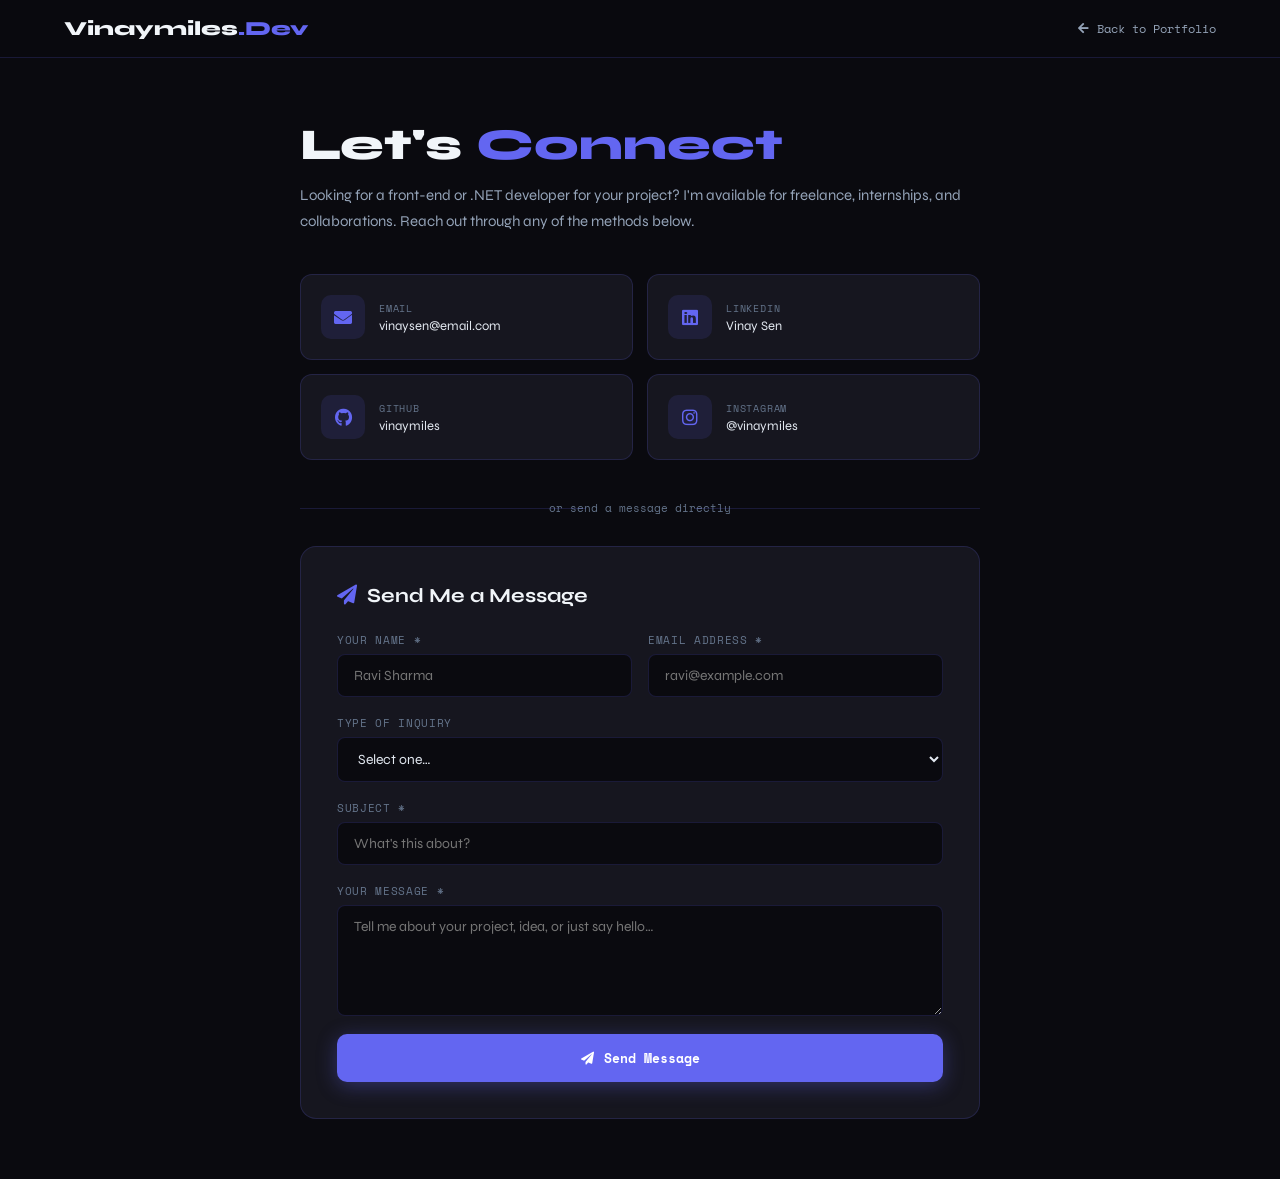
==== Chat/index.html @ 1047c4a0 "updated with resume and skills" ====
<!DOCTYPE html>
<html lang="en">
<head>
  <meta charset="UTF-8" />
  <title>Chat with Vinay — Vinaymiles.Dev</title>
  <link rel="stylesheet" href="style.css" />
  <link rel="stylesheet" href="https://cdnjs.cloudflare.com/ajax/libs/font-awesome/5.15.2/css/all.min.css" />
  <link href="https://fonts.googleapis.com/css2?family=Space+Mono:wght@400;700&family=Syne:wght@400;600;700;800&display=swap" rel="stylesheet">
  <meta name="viewport" content="width=device-width, initial-scale=1.0" />

</head>
<body>
  <div class="top-bar">
    <div class="logo">Vinaymiles<span>.Dev</span></div>
    <a href="../index.html" class="back-btn"><i class="fas fa-arrow-left"></i> Back to Portfolio</a>
  </div>

  <div class="chat-page">
    <h1>Let's <span>Connect</span></h1>
    <p class="subtitle">
      Looking for a front-end or .NET developer for your project? I'm available for freelance,
      internships, and collaborations. Reach out through any of the methods below.
    </p>

    <div class="contact-methods">
      <a href="mailto:vinaysen@email.com" class="method-card">
        <div class="method-icon"><i class="fas fa-envelope"></i></div>
        <div class="method-text">
          <span class="method-label">Email</span>
          <span class="method-value">vinaysen@email.com</span>
        </div>
      </a>
      <a href="https://linkedin.com/in/vinay-sen" target="_blank" class="method-card">
        <div class="method-icon"><i class="fab fa-linkedin"></i></div>
        <div class="method-text">
          <span class="method-label">LinkedIn</span>
          <span class="method-value">Vinay Sen</span>
        </div>
      </a>
      <a href="https://github.com/vinaymiles" target="_blank" class="method-card">
        <div class="method-icon"><i class="fab fa-github"></i></div>
        <div class="method-text">
          <span class="method-label">GitHub</span>
          <span class="method-value">vinaymiles</span>
        </div>
      </a>
      <a href="https://instagram.com" target="_blank" class="method-card">
        <div class="method-icon"><i class="fab fa-instagram"></i></div>
        <div class="method-text">
          <span class="method-label">Instagram</span>
          <span class="method-value">@vinaymiles</span>
        </div>
      </a>
    </div>

    <div class="divider">or send a message directly</div>

    <div class="form-card">
      <h2><i class="fas fa-paper-plane" style="color:var(--accent);margin-right:10px"></i>Send Me a Message</h2>
      <form id="chatForm">
        <div class="form-row">
          <div class="form-group">
            <label for="fname">Your Name *</label>
            <input type="text" id="fname" placeholder="Ravi Sharma" required />
          </div>
          <div class="form-group">
            <label for="femail">Email Address *</label>
            <input type="email" id="femail" placeholder="ravi@example.com" required />
          </div>
        </div>
        <div class="form-group">
          <label for="ftype">Type of Inquiry</label>
          <select id="ftype">
            <option value="">Select one…</option>
            <option value="freelance">Freelance Project</option>
            <option value="collab">Collaboration / Team Project</option>
            <option value="internship">Internship Opportunity</option>
            <option value="opensource">Open Source</option>
            <option value="other">Just Saying Hi 👋</option>
          </select>
        </div>
        <div class="form-group">
          <label for="fsubject">Subject *</label>
          <input type="text" id="fsubject" placeholder="What's this about?" required />
        </div>
        <div class="form-group">
          <label for="fmsg">Your Message *</label>
          <textarea id="fmsg" rows="5" placeholder="Tell me about your project, idea, or just say hello…" required></textarea>
        </div>
        <button type="submit" class="submit-btn" id="submitBtn">
          <i class="fas fa-paper-plane"></i> Send Message
        </button>
        <div class="success-banner" id="successBanner">
          <i class="fas fa-check-circle"></i>
          Your message has been sent! I'll reply within 24 hours.
        </div>
      </form>
    </div>
  </div>


   <script src="script.js"></script>


</body>
</html>
---- Chat/style.css ----
:root {
      --bg: #0a0a0f; --bg2: #111118; --surface: #16161f; --surface2: #1e1e2a;
      --border: rgba(99,102,241,0.18); --accent: #6366f1; --accent2: #818cf8;
      --accent-glow: rgba(99,102,241,0.35); --text: #e2e8f0; --text-muted: #94a3b8;
      --text-dim: #64748b; --heading: #f1f5f9; --green: #10b981;
    }
    * { margin:0; padding:0; box-sizing:border-box; text-decoration:none; }
    body { background:var(--bg); color:var(--text); font-family:'Syne',sans-serif; min-height:100vh; }

    .top-bar {
      background: rgba(10,10,15,0.92);
      backdrop-filter: blur(16px);
      border-bottom: 1px solid var(--border);
      padding: 16px 5%;
      display: flex;
      align-items: center;
      justify-content: space-between;
    }
    .top-bar .logo { font-weight:800; font-size:20px; color:var(--heading); }
    .top-bar .logo span { color:var(--accent); }
    .back-btn {
      display:flex; align-items:center; gap:8px;
      font-family:'Space Mono',monospace; font-size:12px;
      color:var(--text-muted); transition:color 0.3s;
    }
    .back-btn:hover { color:var(--accent); }

    .chat-page {
      max-width: 720px;
      margin: 60px auto;
      padding: 0 20px;
    }
    h1 { font-size: clamp(28px,5vw,44px); font-weight:800; color:var(--heading); margin-bottom:12px; }
    h1 span { color:var(--accent); }
    .subtitle { color:var(--text-muted); margin-bottom:40px; font-size:15px; line-height:1.7; }

    .contact-methods {
      display: grid;
      grid-template-columns: 1fr 1fr;
      gap: 14px;
      margin-bottom: 40px;
    }
    .method-card {
      background: var(--surface);
      border: 1px solid var(--border);
      border-radius: 12px;
      padding: 20px;
      display: flex;
      align-items: center;
      gap: 14px;
      transition: all 0.3s;
      cursor: pointer;
    }
    .method-card:hover { border-color:var(--accent); transform:translateY(-2px); box-shadow:0 8px 30px rgba(99,102,241,0.15); }
    .method-icon {
      width:44px; height:44px;
      background:rgba(99,102,241,0.12); border-radius:10px;
      display:flex; align-items:center; justify-content:center;
      color:var(--accent); font-size:18px; flex-shrink:0;
    }
    .method-text { display:flex; flex-direction:column; gap:2px; }
    .method-label { font-family:'Space Mono',monospace; font-size:10px; color:var(--text-dim); text-transform:uppercase; letter-spacing:0.08em; }
    .method-value { font-size:13px; color:var(--text); }

    .divider {
      text-align:center; margin:30px 0; position:relative;
      font-family:'Space Mono',monospace; font-size:11px; color:var(--text-dim);
    }
    .divider::before, .divider::after {
      content:''; position:absolute; top:50%; width:42%; height:1px;
      background:var(--border);
    }
    .divider::before { left:0; } .divider::after { right:0; }

    .form-card {
      background: var(--surface);
      border: 1px solid var(--border);
      border-radius: 16px;
      padding: 36px;
    }
    .form-card h2 { font-size:20px; font-weight:700; color:var(--heading); margin-bottom:24px; }
    .form-row { display:grid; grid-template-columns:1fr 1fr; gap:16px; }
    .form-group { display:flex; flex-direction:column; gap:6px; margin-bottom:18px; }
    .form-group label {
      font-family:'Space Mono',monospace; font-size:11px;
      color:var(--text-dim); letter-spacing:0.06em; text-transform:uppercase;
    }
    .form-group input, .form-group textarea, .form-group select {
      background:var(--bg); border:1px solid var(--border); border-radius:8px;
      padding:12px 16px; color:var(--text); font-family:'Syne',sans-serif;
      font-size:14px; transition:all 0.3s; outline:none; resize:vertical;
    }
    .form-group input:focus, .form-group textarea:focus, .form-group select:focus {
      border-color:var(--accent); box-shadow:0 0 0 3px rgba(99,102,241,0.2);
    }
    .form-group select option { background:var(--bg2); }

    .submit-btn {
      width:100%; padding:14px; background:var(--accent);
      color:#fff; border:none; border-radius:10px;
      font-family:'Space Mono',monospace; font-size:13px; font-weight:700;
      cursor:pointer; transition:all 0.3s;
      display:flex; align-items:center; justify-content:center; gap:10px;
      box-shadow:0 4px 20px rgba(99,102,241,0.35);
    }
    .submit-btn:hover { background:var(--accent2); transform:translateY(-2px); }
    .submit-btn:disabled { opacity:0.6; cursor:not-allowed; transform:none; }

    .success-banner {
      display:none; margin-top:20px;
      background:rgba(16,185,129,0.1); border:1px solid rgba(16,185,129,0.25);
      color:#10b981; padding:16px 20px; border-radius:10px;
      font-size:14px; align-items:center; gap:10px;
    }
    .success-banner.show { display:flex; }

    @media(max-width:600px) {
      .contact-methods { grid-template-columns:1fr; }
      .form-row { grid-template-columns:1fr; }
      .form-card { padding:24px; }
    }
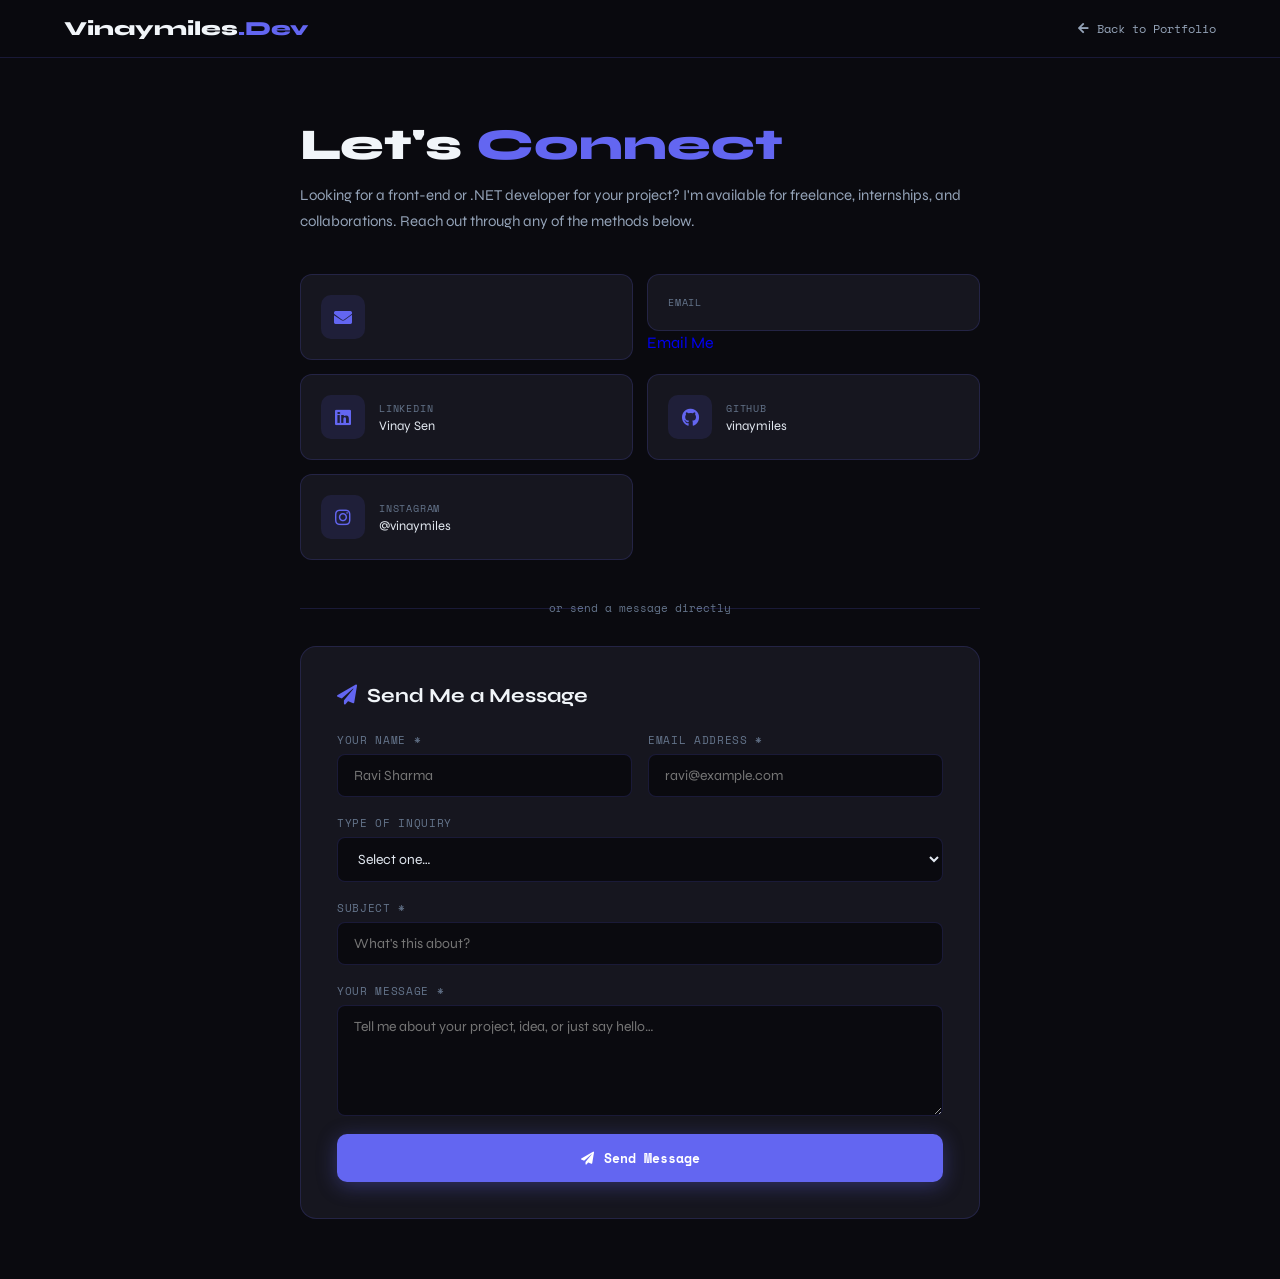
==== commit 6afef575: "Resolve the Chat Mail Issue" ====
--- a/Chat/index.html
+++ b/Chat/index.html
@@ -27,7 +27,7 @@
         <div class="method-icon"><i class="fas fa-envelope"></i></div>
         <div class="method-text">
           <span class="method-label">Email</span>
-          <span class="method-value">vinaysen@email.com</span>
+         <a href="mailto:vinayak77206@gmail.com">Email Me</a>
         </div>
       </a>
       <a href="https://linkedin.com/in/vinay-sen" target="_blank" class="method-card">
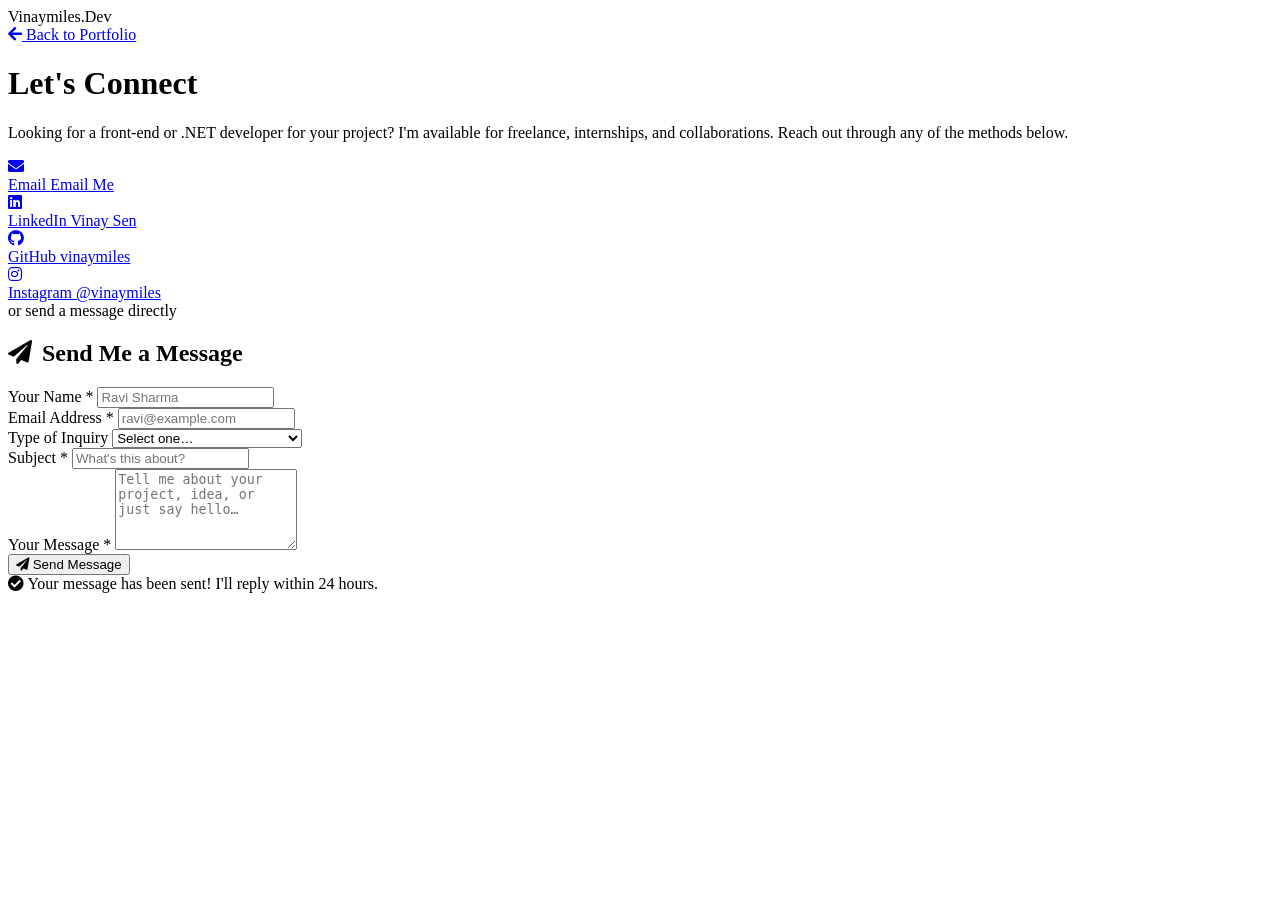
==== commit 46ab6c76: "Minor Changes" ====
--- a/Chat/index.html
+++ b/Chat/index.html
@@ -3,7 +3,7 @@
 <head>
   <meta charset="UTF-8" />
   <title>Chat with Vinay — Vinaymiles.Dev</title>
-  <link rel="stylesheet" href="style.css" />
+  
   <link rel="stylesheet" href="https://cdnjs.cloudflare.com/ajax/libs/font-awesome/5.15.2/css/all.min.css" />
   <link href="https://fonts.googleapis.com/css2?family=Space+Mono:wght@400;700&family=Syne:wght@400;600;700;800&display=swap" rel="stylesheet">
   <meta name="viewport" content="width=device-width, initial-scale=1.0" />
@@ -23,11 +23,11 @@
     </p>
 
     <div class="contact-methods">
-      <a href="mailto:vinaysen@email.com" class="method-card">
+      <a href="mailto:vinayak77206@gmail.com" class="method-card">
         <div class="method-icon"><i class="fas fa-envelope"></i></div>
         <div class="method-text">
           <span class="method-label">Email</span>
-         <a href="mailto:vinayak77206@gmail.com">Email Me</a>
+          <span class="method-value">Email Me</span>
         </div>
       </a>
       <a href="https://linkedin.com/in/vinay-sen" target="_blank" class="method-card">
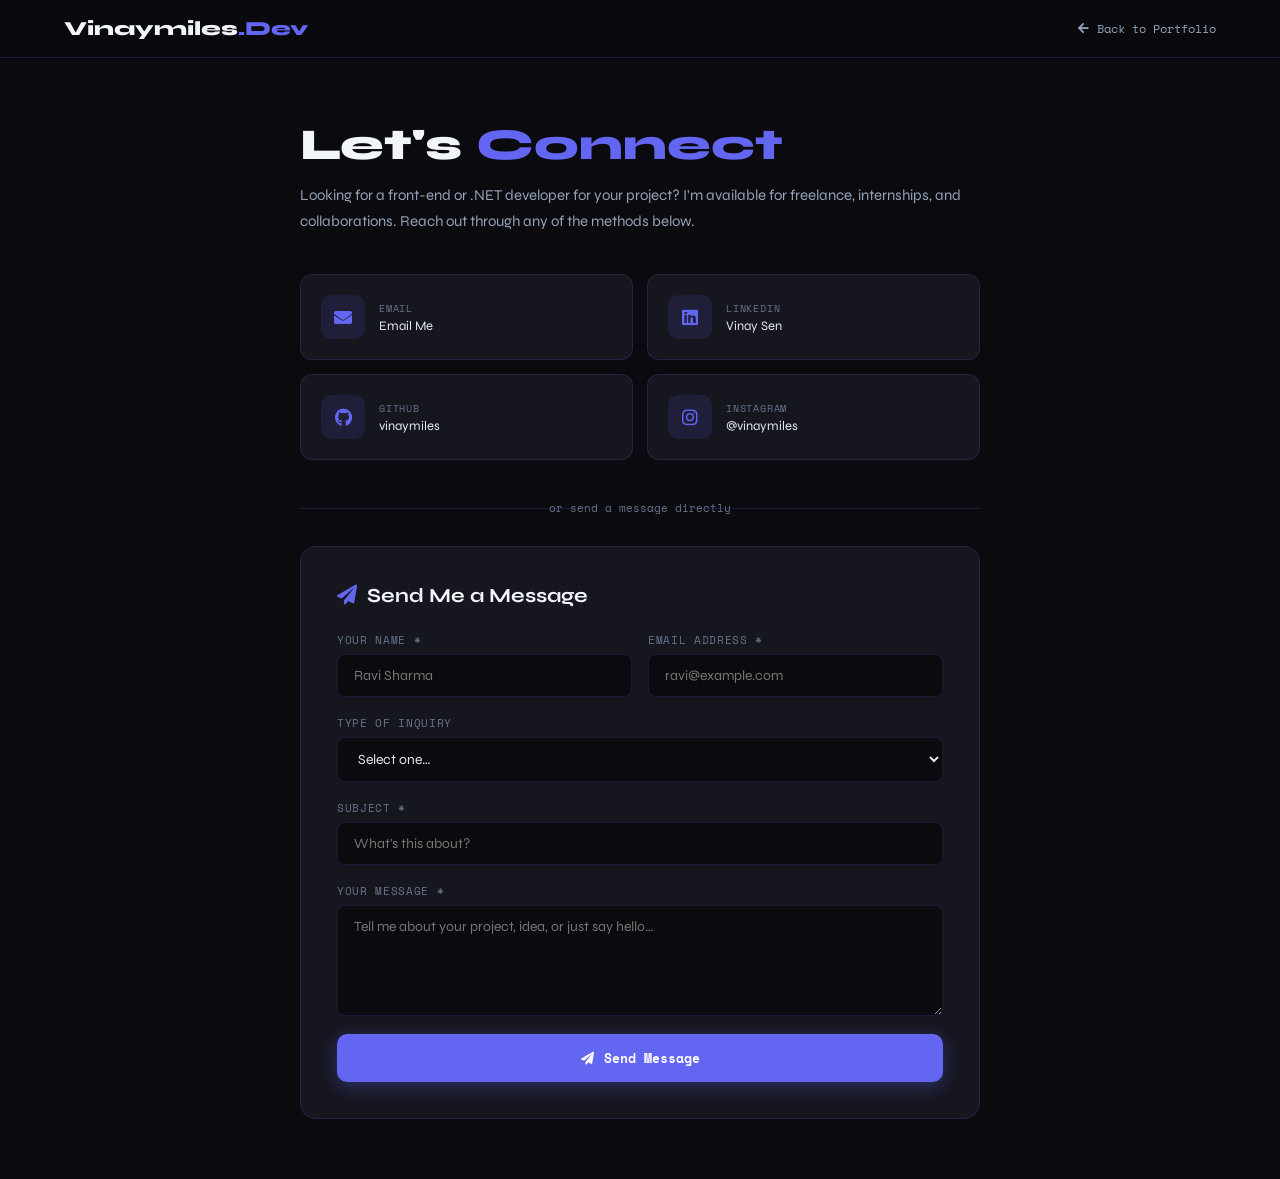
==== commit dc8920d1: "Added updated Resume" ====
--- a/Chat/index.html
+++ b/Chat/index.html
@@ -3,7 +3,7 @@
 <head>
   <meta charset="UTF-8" />
   <title>Chat with Vinay — Vinaymiles.Dev</title>
-  
+  <link rel="stylesheet" href="style.css" />
   <link rel="stylesheet" href="https://cdnjs.cloudflare.com/ajax/libs/font-awesome/5.15.2/css/all.min.css" />
   <link href="https://fonts.googleapis.com/css2?family=Space+Mono:wght@400;700&family=Syne:wght@400;600;700;800&display=swap" rel="stylesheet">
   <meta name="viewport" content="width=device-width, initial-scale=1.0" />
--- a/Chat/style.css
+++ b/Chat/style.css
@@ -0,0 +1,121 @@
+:root {
+      --bg: #0a0a0f; --bg2: #111118; --surface: #16161f; --surface2: #1e1e2a;
+      --border: rgba(99,102,241,0.18); --accent: #6366f1; --accent2: #818cf8;
+      --accent-glow: rgba(99,102,241,0.35); --text: #e2e8f0; --text-muted: #94a3b8;
+      --text-dim: #64748b; --heading: #f1f5f9; --green: #10b981;
+    }
+    * { margin:0; padding:0; box-sizing:border-box; text-decoration:none; }
+    body { background:var(--bg); color:var(--text); font-family:'Syne',sans-serif; min-height:100vh; }
+
+    .top-bar {
+      background: rgba(10,10,15,0.92);
+      backdrop-filter: blur(16px);
+      border-bottom: 1px solid var(--border);
+      padding: 16px 5%;
+      display: flex;
+      align-items: center;
+      justify-content: space-between;
+    }
+    .top-bar .logo { font-weight:800; font-size:20px; color:var(--heading); }
+    .top-bar .logo span { color:var(--accent); }
+    .back-btn {
+      display:flex; align-items:center; gap:8px;
+      font-family:'Space Mono',monospace; font-size:12px;
+      color:var(--text-muted); transition:color 0.3s;
+    }
+    .back-btn:hover { color:var(--accent); }
+
+    .chat-page {
+      max-width: 720px;
+      margin: 60px auto;
+      padding: 0 20px;
+    }
+    h1 { font-size: clamp(28px,5vw,44px); font-weight:800; color:var(--heading); margin-bottom:12px; }
+    h1 span { color:var(--accent); }
+    .subtitle { color:var(--text-muted); margin-bottom:40px; font-size:15px; line-height:1.7; }
+
+    .contact-methods {
+      display: grid;
+      grid-template-columns: 1fr 1fr;
+      gap: 14px;
+      margin-bottom: 40px;
+    }
+    .method-card {
+      background: var(--surface);
+      border: 1px solid var(--border);
+      border-radius: 12px;
+      padding: 20px;
+      display: flex;
+      align-items: center;
+      gap: 14px;
+      transition: all 0.3s;
+      cursor: pointer;
+    }
+    .method-card:hover { border-color:var(--accent); transform:translateY(-2px); box-shadow:0 8px 30px rgba(99,102,241,0.15); }
+    .method-icon {
+      width:44px; height:44px;
+      background:rgba(99,102,241,0.12); border-radius:10px;
+      display:flex; align-items:center; justify-content:center;
+      color:var(--accent); font-size:18px; flex-shrink:0;
+    }
+    .method-text { display:flex; flex-direction:column; gap:2px; }
+    .method-label { font-family:'Space Mono',monospace; font-size:10px; color:var(--text-dim); text-transform:uppercase; letter-spacing:0.08em; }
+    .method-value { font-size:13px; color:var(--text); }
+
+    .divider {
+      text-align:center; margin:30px 0; position:relative;
+      font-family:'Space Mono',monospace; font-size:11px; color:var(--text-dim);
+    }
+    .divider::before, .divider::after {
+      content:''; position:absolute; top:50%; width:42%; height:1px;
+      background:var(--border);
+    }
+    .divider::before { left:0; } .divider::after { right:0; }
+
+    .form-card {
+      background: var(--surface);
+      border: 1px solid var(--border);
+      border-radius: 16px;
+      padding: 36px;
+    }
+    .form-card h2 { font-size:20px; font-weight:700; color:var(--heading); margin-bottom:24px; }
+    .form-row { display:grid; grid-template-columns:1fr 1fr; gap:16px; }
+    .form-group { display:flex; flex-direction:column; gap:6px; margin-bottom:18px; }
+    .form-group label {
+      font-family:'Space Mono',monospace; font-size:11px;
+      color:var(--text-dim); letter-spacing:0.06em; text-transform:uppercase;
+    }
+    .form-group input, .form-group textarea, .form-group select {
+      background:var(--bg); border:1px solid var(--border); border-radius:8px;
+      padding:12px 16px; color:var(--text); font-family:'Syne',sans-serif;
+      font-size:14px; transition:all 0.3s; outline:none; resize:vertical;
+    }
+    .form-group input:focus, .form-group textarea:focus, .form-group select:focus {
+      border-color:var(--accent); box-shadow:0 0 0 3px rgba(99,102,241,0.2);
+    }
+    .form-group select option { background:var(--bg2); }
+
+    .submit-btn {
+      width:100%; padding:14px; background:var(--accent);
+      color:#fff; border:none; border-radius:10px;
+      font-family:'Space Mono',monospace; font-size:13px; font-weight:700;
+      cursor:pointer; transition:all 0.3s;
+      display:flex; align-items:center; justify-content:center; gap:10px;
+      box-shadow:0 4px 20px rgba(99,102,241,0.35);
+    }
+    .submit-btn:hover { background:var(--accent2); transform:translateY(-2px); }
+    .submit-btn:disabled { opacity:0.6; cursor:not-allowed; transform:none; }
+
+    .success-banner {
+      display:none; margin-top:20px;
+      background:rgba(16,185,129,0.1); border:1px solid rgba(16,185,129,0.25);
+      color:#10b981; padding:16px 20px; border-radius:10px;
+      font-size:14px; align-items:center; gap:10px;
+    }
+    .success-banner.show { display:flex; }
+
+    @media(max-width:600px) {
+      .contact-methods { grid-template-columns:1fr; }
+      .form-row { grid-template-columns:1fr; }
+      .form-card { padding:24px; }
+    }
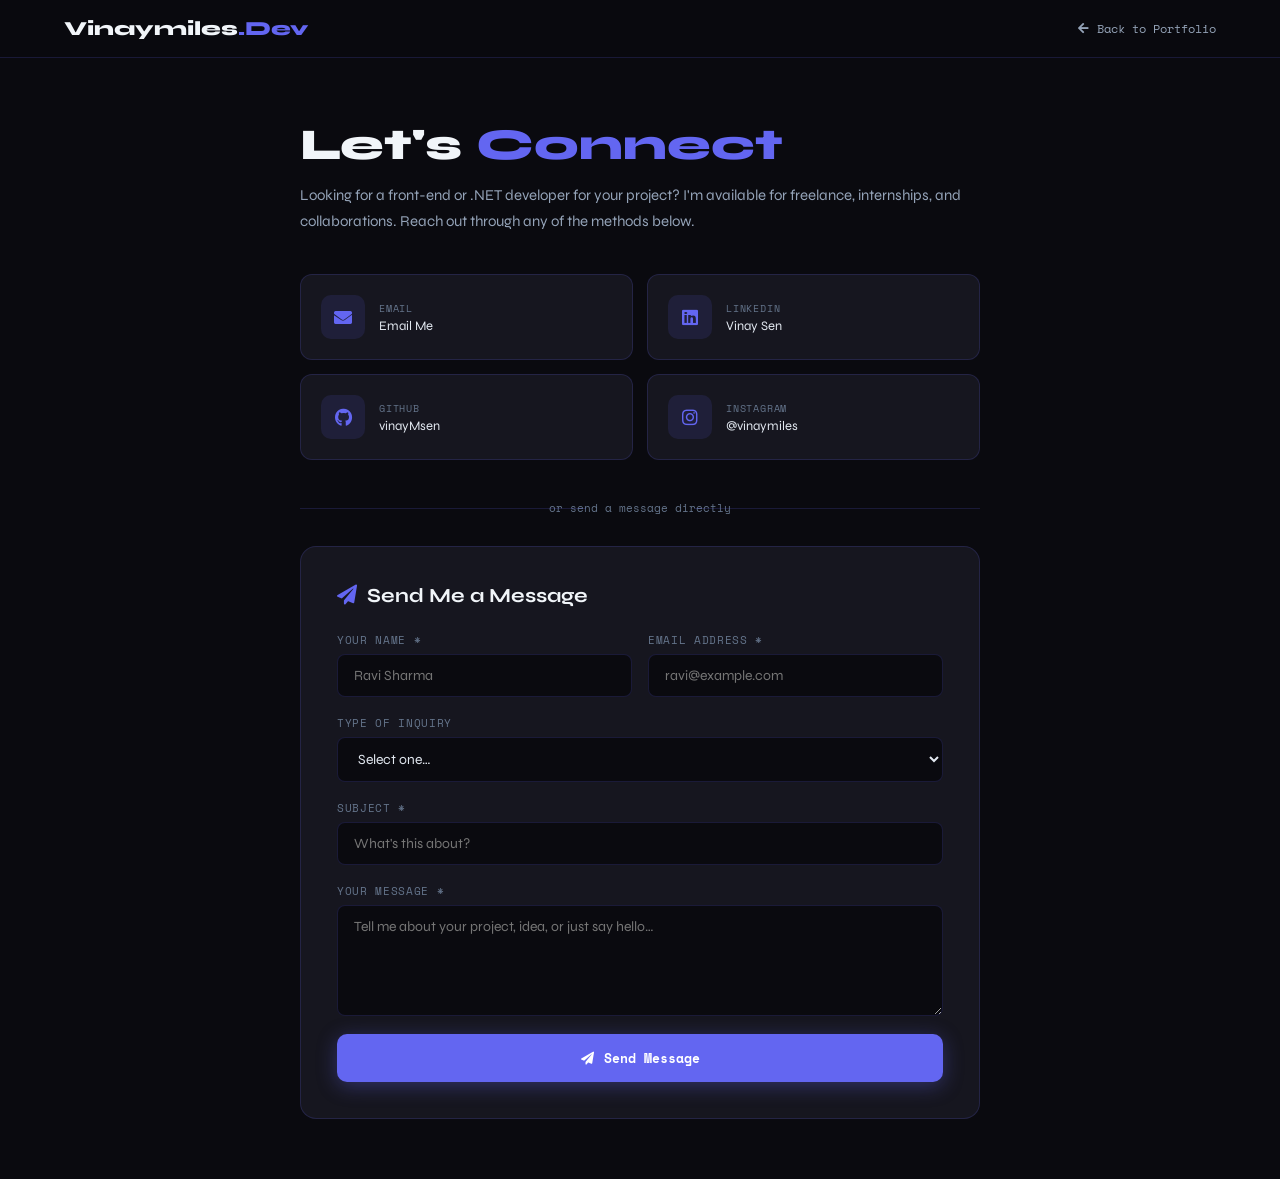
==== commit dccf2c69: "chat links updated" ====
--- a/Chat/index.html
+++ b/Chat/index.html
@@ -30,18 +30,18 @@
           <span class="method-value">Email Me</span>
         </div>
       </a>
-      <a href="https://linkedin.com/in/vinay-sen" target="_blank" class="method-card">
+      <a href="https://www.linkedin.com/in/vinaysen/" target="_blank" class="method-card">
         <div class="method-icon"><i class="fab fa-linkedin"></i></div>
         <div class="method-text">
           <span class="method-label">LinkedIn</span>
           <span class="method-value">Vinay Sen</span>
         </div>
       </a>
-      <a href="https://github.com/vinaymiles" target="_blank" class="method-card">
+      <a href="https://github.com/vinayMsen" target="_blank" class="method-card">
         <div class="method-icon"><i class="fab fa-github"></i></div>
         <div class="method-text">
           <span class="method-label">GitHub</span>
-          <span class="method-value">vinaymiles</span>
+          <span class="method-value">vinayMsen</span>
         </div>
       </a>
       <a href="https://instagram.com" target="_blank" class="method-card">
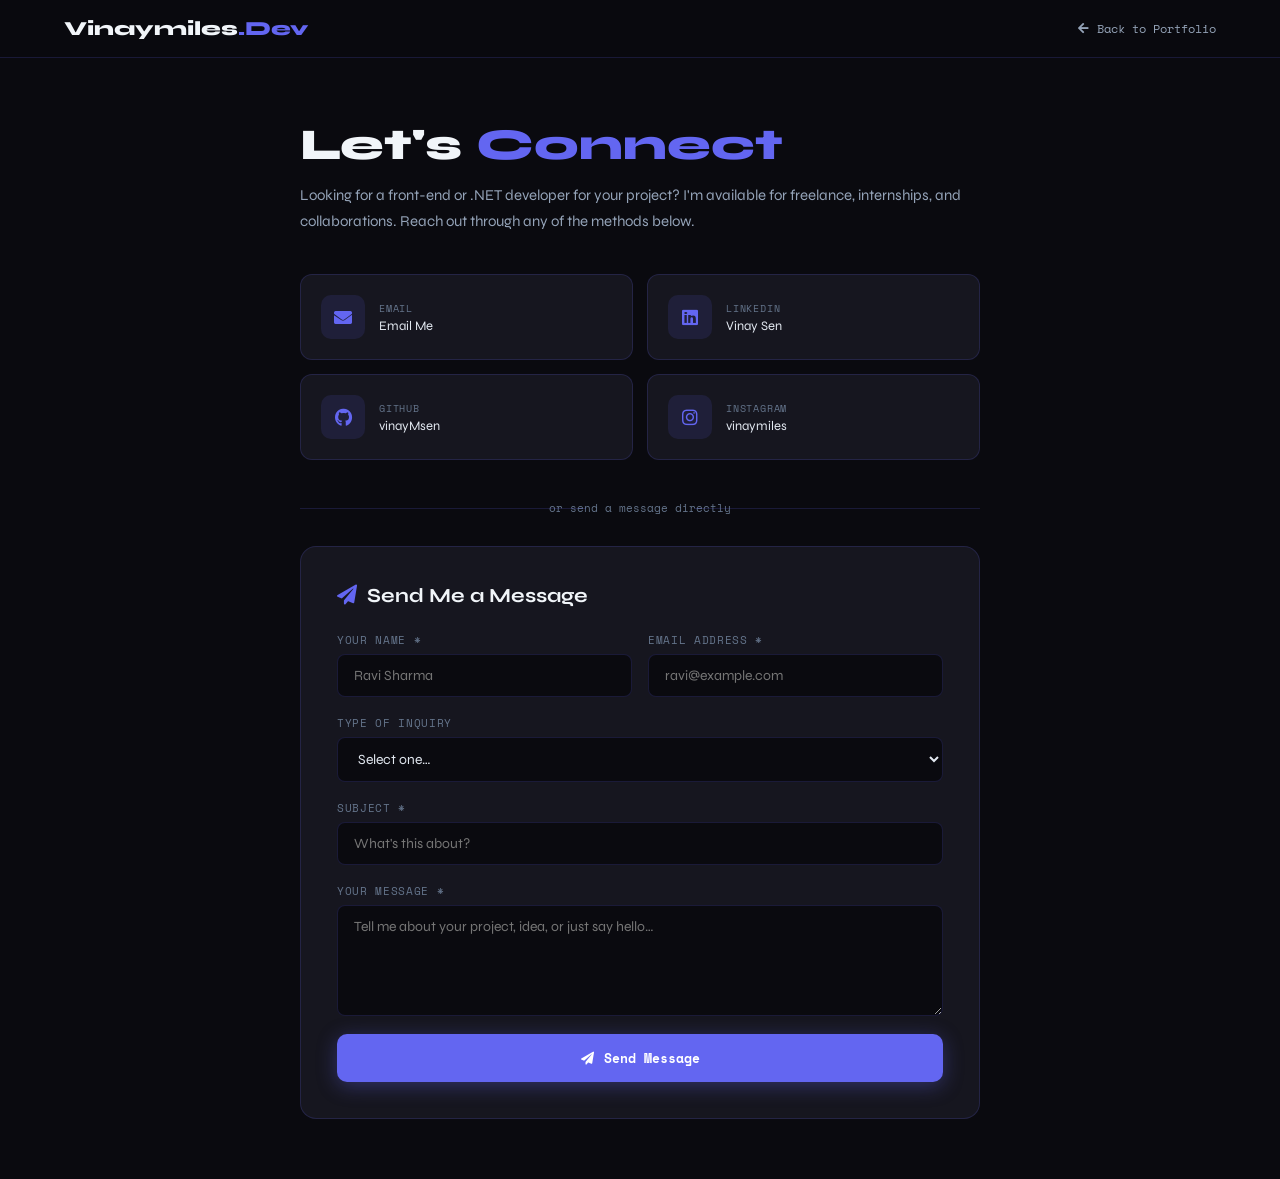
==== commit 0eaa7885: "minor link chnages" ====
--- a/Chat/index.html
+++ b/Chat/index.html
@@ -48,7 +48,7 @@
         <div class="method-icon"><i class="fab fa-instagram"></i></div>
         <div class="method-text">
           <span class="method-label">Instagram</span>
-          <span class="method-value">@vinaymiles</span>
+          <span class="method-value">vinaymiles</span>
         </div>
       </a>
     </div>
